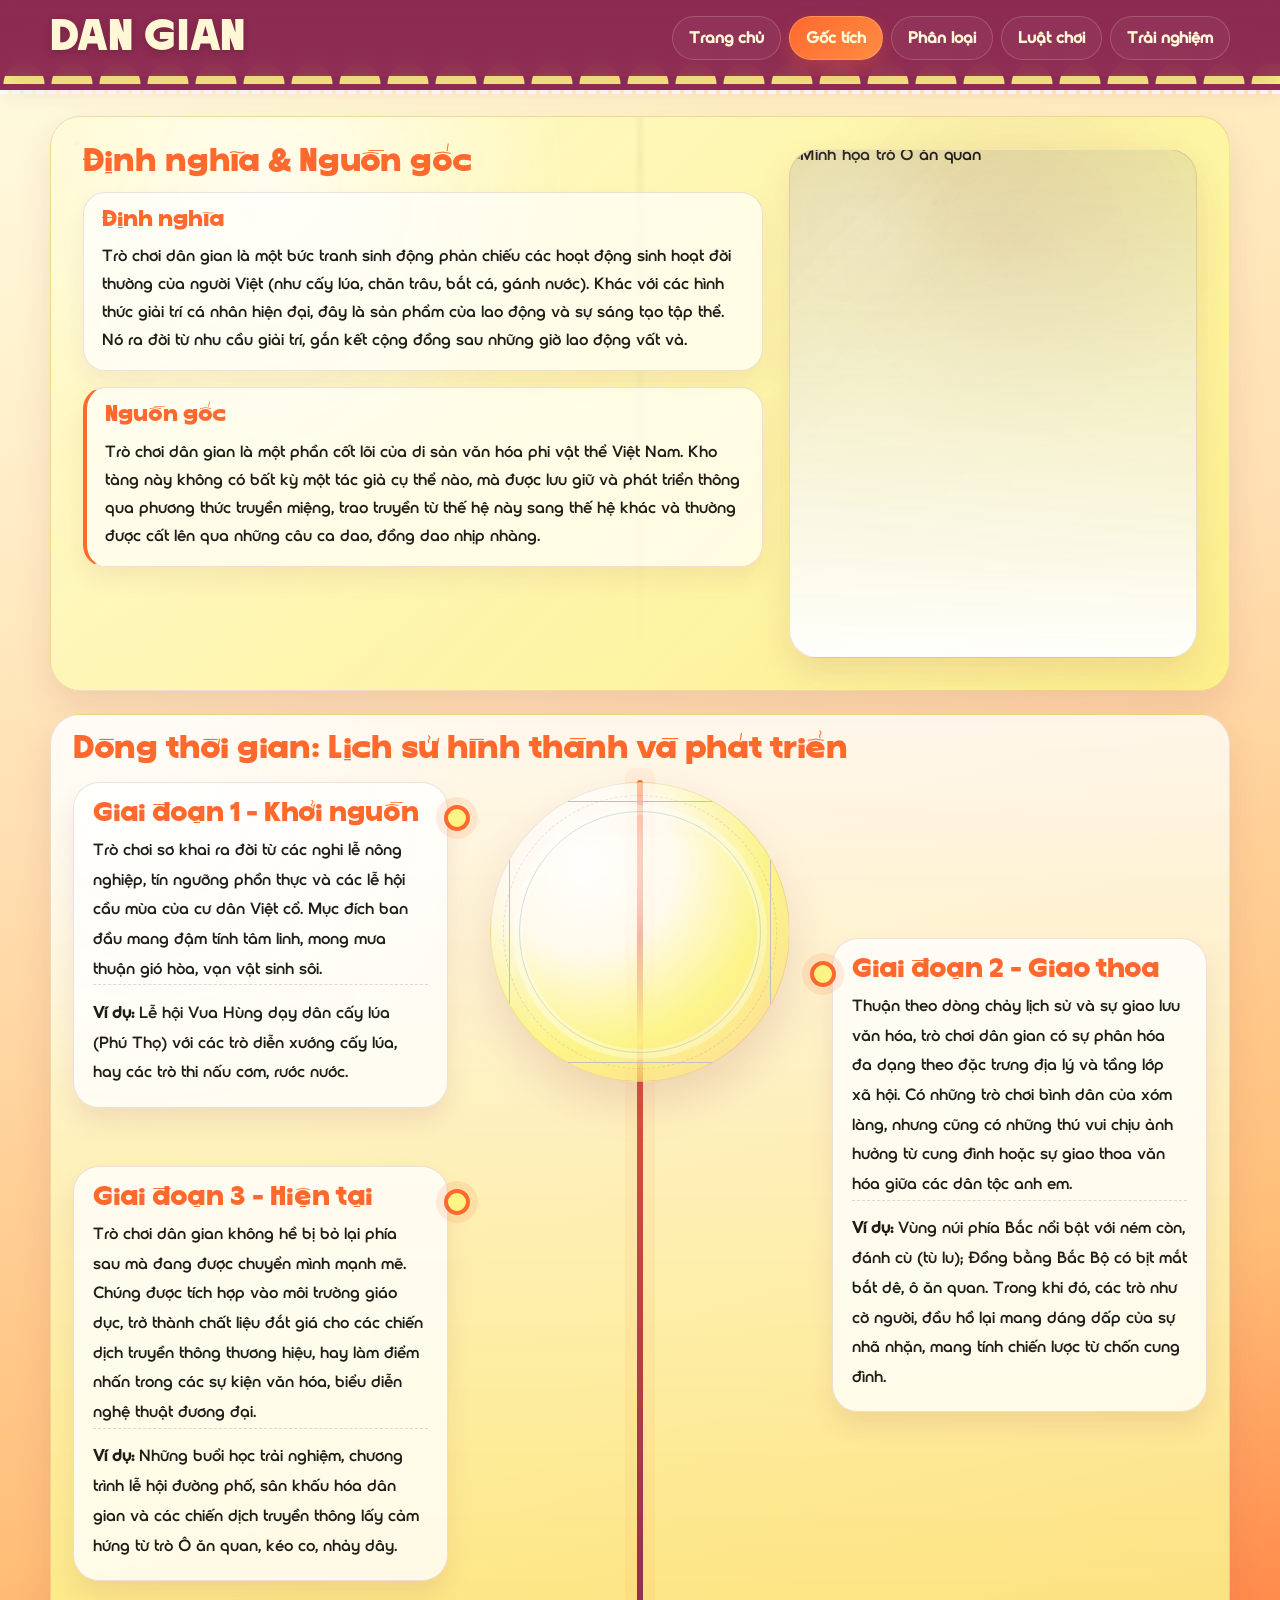
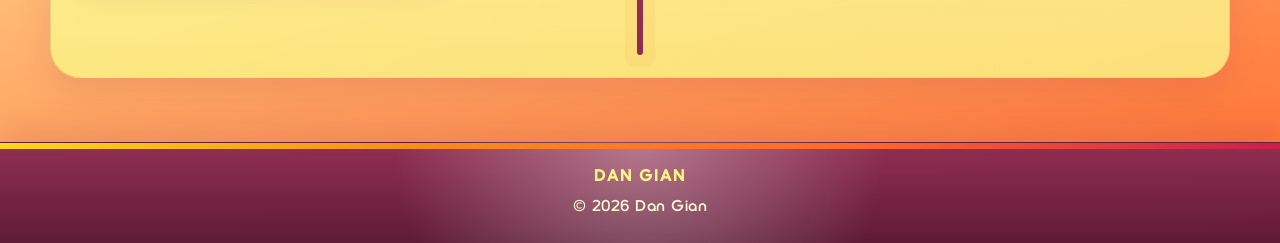
==== pages/goc-tich.html @ 23836a61 "update lớn" ====
<!doctype html>
<html lang="vi">
  <head>
    <meta charset="UTF-8" />
    <meta name="viewport" content="width=device-width, initial-scale=1.0" />
    <title>Dan Gian - Gốc tích</title>
    <link rel="stylesheet" href="../assets/css/style.css?v=20260407-56" />
  </head>
  <body>
    <header class="site-header">
      <div class="container">
        <h1>Dan Gian</h1>
        <nav class="site-nav" aria-label="Điều hướng chính">
          <a href="../index.html">Trang chủ</a>
          <a href="goc-tich.html" class="active">Gốc tích</a>
          <a href="phan-loai.html">Phân loại</a>
          <a href="luat-choi.html">Luật chơi</a>
          <a href="trai-nghiem.html">Trải nghiệm</a>
        </nav>
      </div>
    </header>

    <main class="container page-main folk-page">
      <section class="folk-hero folk-hero--origin">
        <div class="folk-hero__copy">
          <h2 class="folk-brand-title">Định nghĩa &amp; Nguồn gốc</h2>

          <div class="folk-copy-card">
            <h3 class="folk-copy-card__title">Định nghĩa</h3>
            <p>
              Trò chơi dân gian là một bức tranh sinh động phản chiếu các hoạt động sinh hoạt đời thường của người Việt
              (như cấy lúa, chăn trâu, bắt cá, gánh nước). Khác với các hình thức giải trí cá nhân hiện đại, đây là
              sản phẩm của lao động và sự sáng tạo tập thể. Nó ra đời từ nhu cầu giải trí, gắn kết cộng đồng sau những
              giờ lao động vất vả.
            </p>
          </div>

          <div class="folk-copy-card folk-copy-card--origin">
            <h3 class="folk-copy-card__title">Nguồn gốc</h3>
            <p>
              Trò chơi dân gian là một phần cốt lõi của di sản văn hóa phi vật thể Việt Nam. Kho tàng này không có bất
              kỳ một tác giả cụ thể nào, mà được lưu giữ và phát triển thông qua phương thức truyền miệng, trao truyền
              từ thế hệ này sang thế hệ khác và thường được cất lên qua những câu ca dao, đồng dao nhịp nhàng.
            </p>
          </div>

        </div>

        <div class="folk-hero__media">
          <figure class="folk-media-card">
            <img
              class="folk-media-card__image"
              src="../assets/images/mat-sau/o-an-quan.png"
              alt="Minh họa trò Ô ăn quan"
              loading="eager"
            />
          </figure>
        </div>
      </section>

      <section class="timeline-section" aria-labelledby="timeline-title">
        <div class="section-heading">
          <p class="section-kicker">Dòng thời gian: Lịch sử hình thành và phát triển</p>
        </div>

        <div class="folk-timeline">
          <div class="folk-timeline__rail" aria-hidden="true"></div>

          <figure class="folk-timeline__center" aria-hidden="true">
            <div class="folk-timeline__orb">
              <div class="folk-timeline__orb-ring"></div>
              <img src="../assets/images/mat-sau/choi-chuyen.png" alt="" />
            </div>
          </figure>

          <article class="timeline-card timeline-card--left">
            <h3 class="timeline-card__title">Giai đoạn 1 - Khởi nguồn</h3>
            <p>
              Trò chơi sơ khai ra đời từ các nghi lễ nông nghiệp, tín ngưỡng phồn thực và các lễ hội cầu mùa của cư dân
              Việt cổ. Mục đích ban đầu mang đậm tính tâm linh, mong mưa thuận gió hòa, vạn vật sinh sôi.
            </p>
            <p class="timeline-card__example">
              <strong>Ví dụ:</strong> Lễ hội Vua Hùng dạy dân cấy lúa (Phú Thọ) với các trò diễn xướng cấy lúa, hay các
              trò thi nấu cơm, rước nước.
            </p>
          </article>

          <article class="timeline-card timeline-card--right">
            <h3 class="timeline-card__title">Giai đoạn 2 - Giao thoa</h3>
            <p>
              Thuận theo dòng chảy lịch sử và sự giao lưu văn hóa, trò chơi dân gian có sự phân hóa đa dạng theo đặc
              trưng địa lý và tầng lớp xã hội. Có những trò chơi bình dân của xóm làng, nhưng cũng có những thú vui
              chịu ảnh hưởng từ cung đình hoặc sự giao thoa văn hóa giữa các dân tộc anh em.
            </p>
            <p class="timeline-card__example">
              <strong>Ví dụ:</strong> Vùng núi phía Bắc nổi bật với ném còn, đánh cù (tù lu); Đồng bằng Bắc Bộ có bịt mắt
              bắt dê, ô ăn quan. Trong khi đó, các trò như cờ người, đầu hồ lại mang dáng dấp của sự nhã nhặn, mang tính
              chiến lược từ chốn cung đình.
            </p>
          </article>

          <article class="timeline-card timeline-card--left timeline-card--final">
            <h3 class="timeline-card__title">Giai đoạn 3 - Hiện tại</h3>
            <p>
              Trò chơi dân gian không hề bị bỏ lại phía sau mà đang được chuyển mình mạnh mẽ. Chúng được tích hợp vào
              môi trường giáo dục, trở thành chất liệu đắt giá cho các chiến dịch truyền thông thương hiệu, hay làm
              điểm nhấn trong các sự kiện văn hóa, biểu diễn nghệ thuật đương đại.
            </p>
            <p class="timeline-card__example">
              <strong>Ví dụ:</strong> Những buổi học trải nghiệm, chương trình lễ hội đường phố, sân khấu hóa dân gian
              và các chiến dịch truyền thông lấy cảm hứng từ trò Ô ăn quan, kéo co, nhảy dây.
            </p>
          </article>
        </div>
      </section>
    </main>

    <footer class="site-footer">
      <div class="container">
        <p>© 2026 Dan Gian</p>
      </div>
    </footer>

    <script src="../assets/js/main.js?v=20260407-03"></script>
  </body>
</html>
---- assets/css/style.css ----
:root {
  --cream: #fcf485;
  --cream-soft: #fff9cc;
  --orange: #ff692e;
  --orange-deep: #d84f18;
  --beetroot: #8d2b52;
  --chilli-paper: #c91f4b;
  --pumpkin: #f68b1e;
  --lemon: #f9d71c;
  --light-green: #c8e86a;
  --lemon-green: #a8d83d;
  --lettuce: #4caf50;
  --farm-green: #1d6b3a;
  --sky: #a9c4ea;
  --navy: #15208c;
  --text: #1f1d17;
  --border: rgba(141, 43, 82, 0.14);
  --shadow: 0 16px 34px rgba(141, 43, 82, 0.12);
  --font-title: "HonoraBold", "Playfair Display", serif;
  --font-display: "HonoraBold", "Playfair Display", serif;
  --font-content: "DarleySans", Arial, sans-serif;
}

@font-face {
  font-family: "HonoraBold";
  src: url("../../fonts/Boleroesque-Honora-by-Josh-Manh-Nguyen.otf") format("opentype");
  font-weight: 400 900;
  font-style: normal;
  font-display: swap;
}

@font-face {
  font-family: "DarleySans";
  src: url("../../fonts/DarleySans-Regular.otf") format("opentype");
  font-weight: 400;
  font-style: normal;
  font-display: swap;
}

* {
  box-sizing: border-box;
}

html {
  min-height: 100%;
}

body {
  margin: 0;
  color: var(--text);
  font-family: var(--font-content);
  min-height: 100vh;
  display: flex;
  flex-direction: column;
  background:
    radial-gradient(circle at top left, rgba(255, 255, 255, 0.42), transparent 34%),
    linear-gradient(165deg, var(--cream-soft) 0%, #ffe0b3 38%, #ffbe78 72%, var(--orange) 100%);
  position: relative;
  isolation: isolate;
}

body::before {
  content: "";
  position: fixed;
  left: 0;
  right: 0;
  height: 90px;
  z-index: -1;
  background-image:
    radial-gradient(circle at 24px 84px, var(--cream) 20px, transparent 21px),
    linear-gradient(var(--beetroot), var(--beetroot));
  background-repeat: repeat-x, repeat-x;
  background-size: 48px 84px, 100% 100%;
  border-bottom: 4px dashed rgba(255, 255, 255, 0.94);
}

body::before {
  top: 0;
}

a {
  color: inherit;
  text-decoration: none;
}

img {
  max-width: 100%;
  display: block;
}

button,
input,
textarea,
select {
  font: inherit;
}

h1,
h2,
h3 {
  font-family: var(--font-title);
}

p,
span,
li {
  font-family: var(--font-content);
}

.container {
  width: min(1180px, calc(100% - 2rem));
  margin-inline: auto;
}

.site-header {
  position: sticky;
  top: 0;
  z-index: 10;
  background: linear-gradient(180deg, rgba(141, 43, 82, 0.98), rgba(141, 43, 82, 0.92));
  backdrop-filter: blur(10px);
  box-shadow: 0 10px 28px rgba(141, 43, 82, 0.18);
}

.site-header .container {
  display: flex;
  align-items: center;
  justify-content: space-between;
  gap: 1rem;
  padding: 1rem 0;
}

.site-header h1 {
  margin: 0;
  color: #fff7d5;
  font-family: var(--font-title);
  font-size: clamp(1.7rem, 3vw, 2.65rem);
  line-height: 1;
  letter-spacing: 0.02em;
  text-transform: uppercase;
  text-shadow: 0 2px 8px rgba(0, 0, 0, 0.18);
}

.site-nav {
  display: flex;
  flex-wrap: wrap;
  justify-content: flex-end;
  gap: 0.5rem;
}

.site-nav a {
  padding: 0.55rem 1rem;
  border-radius: 999px;
  color: #fff7d5;
  border: 1px solid rgba(255, 247, 213, 0.18);
  background: rgba(255, 255, 255, 0.04);
  font-size: 1rem;
  font-weight: 700;
  transition: transform 0.2s ease, color 0.2s ease, background-color 0.2s ease, border-color 0.2s ease, box-shadow 0.2s ease;
}

.site-nav a:hover {
  color: #ffffff;
  border-color: rgba(255, 247, 213, 0.45);
  background: rgba(255, 255, 255, 0.1);
  transform: translateY(-1px);
}

.site-nav a.active {
  background: linear-gradient(135deg, var(--orange) 0%, #ff8c42 100%);
  color: #fff7d5;
  box-shadow: 0 8px 18px rgba(255, 105, 46, 0.28);
  border-color: rgba(255, 247, 213, 0.2);
}

.page-main {
  padding: 2.5rem 0 4rem;
  flex: 1 0 auto;
}

.hero,
section {
  background: linear-gradient(180deg, rgba(255, 249, 204, 0.96), rgba(252, 244, 133, 0.82));
  border: 1px solid var(--border);
  border-radius: 24px;
  padding: 1.5rem;
  box-shadow: var(--shadow);
}

.hero h2,
section h2 {
  margin-top: 0;
  margin-bottom: 0.75rem;
  color: var(--beetroot);
  font-family: var(--font-display);
  font-size: clamp(1.8rem, 3vw, 2.6rem);
  line-height: 1.05;
}

.hero p,
section p {
  max-width: 68ch;
  margin-bottom: 0;
  font-size: 1.02rem;
  line-height: 1.7;
}

.hero {
  border-left: 10px solid var(--orange);
  background:
    linear-gradient(135deg, rgba(255, 105, 46, 0.14), transparent 35%),
    linear-gradient(180deg, rgba(255, 249, 204, 0.94), rgba(252, 244, 133, 0.82));
}

.hero::after {
  content: "";
  display: block;
  width: min(120px, 18vw);
  height: 10px;
  margin-top: 1rem;
  border-radius: 999px;
  background: linear-gradient(90deg, var(--lemon), var(--pumpkin), var(--lettuce), var(--farm-green));
}

.section-heading {
  margin-bottom: 1rem;
}

.rules-section h2,
.rule-modal__dialog h3 {
  font-family: var(--font-title);
}

.rules-section p,
.rule-modal__eyebrow,
.rule-modal__dialog p {
  font-family: var(--font-content);
}

.rules-section {
  overflow: visible;
  background: transparent;
  border: 0;
  box-shadow: none;
  padding: 0;
}

.rules-carousel {
  margin-top: 1rem;
  position: relative;
  width: 100%;
  overflow: hidden;
  padding-inline: 0.25rem;
}

.rules-carousel.swiper {
  overflow: visible;
}

.rules-carousel .swiper-button-lock {
  display: none !important;
}

.rules-carousel .swiper-wrapper {
  align-items: center;
  padding: 0.15rem 0 0.8rem;
}

.rules-carousel .swiper-slide {
  width: min(440px, 41vw);
  height: auto;
  display: flex;
  opacity: 0.45;
  transform: scale(0.9);
  transition: transform 0.35s ease, opacity 0.35s ease, filter 0.35s ease;
}

.rules-carousel .swiper-slide-active {
  z-index: 2;
  opacity: 1;
  transform: scale(1);
}

.rules-carousel .swiper-slide-active .rule-card {
  transform: scale(1.18);
  box-shadow: 0 28px 58px rgba(141, 43, 82, 0.14);
}

.rule-card {
  width: 100%;
  border: 0;
  border-radius: 28px;
  background: transparent;
  box-shadow: none;
  padding: 0;
  display: block;
  overflow: hidden;
  cursor: pointer;
  outline: none;
  transition: transform 0.35s ease, opacity 0.35s ease, filter 0.35s ease, box-shadow 0.35s ease;
}

.rule-card:focus-visible {
  box-shadow: 0 0 0 3px rgba(255, 105, 46, 0.35), 0 26px 52px rgba(141, 43, 82, 0.18);
}

.rule-image {
  width: 100%;
  height: 400px;
  object-fit: contain;
  background: transparent;
}

.rule-modal {
  position: fixed;
  inset: 0;
  display: grid;
  place-items: center;
  padding: 1rem;
  z-index: 50;
}

.rule-modal[hidden] {
  display: none;
}

.rule-modal__overlay {
  position: absolute;
  inset: 0;
  background: rgba(0, 0, 0, 0.38);
  backdrop-filter: blur(2px);
}

.rule-modal__dialog {
  position: relative;
  z-index: 1;
  width: auto;
  max-height: 92vh;
  overflow: visible;
  padding: 0;
  border: 0;
  background: transparent;
  box-shadow: none;
}

.rule-modal__eyebrow {
  margin: 0 0 0.5rem;
  color: var(--chilli-paper);
  font-weight: 700;
  letter-spacing: 0.08em;
  text-transform: uppercase;
  font-size: 0.8rem;
}

.rule-modal__dialog h3 {
  margin: 0 2.2rem 0.75rem 0;
  color: var(--beetroot);
  font-size: clamp(1.5rem, 3vw, 2rem);
}

.rule-modal__dialog p:last-child {
  margin-bottom: 0;
  line-height: 1.75;
  font-size: 1rem;
}

.rule-modal__media {
  margin: 0;
  perspective: 1300px;
}

.rule-flip {
  position: relative;
  max-width: min(92vw, 760px);
  width: min(92vw, 760px);
  aspect-ratio: 3 / 4;
  max-height: 88vh;
}

.rule-flip__inner {
  position: relative;
  width: 100%;
  height: 100%;
  transform-style: preserve-3d;
  transition: transform 0.72s cubic-bezier(0.22, 1, 0.36, 1);
  will-change: transform;
}

.rule-flip.is-flipped .rule-flip__inner {
  transform: rotateY(180deg);
}

.rule-flip__face {
  position: absolute;
  inset: 0;
  backface-visibility: hidden;
}

.rule-flip__face--back {
  transform: rotateY(180deg);
}

.rule-flip__face img {
  display: block;
  width: 100%;
  height: 100%;
  border-radius: 0;
  border: 0;
  box-shadow: none;
  object-fit: contain;
}

.rule-modal__fallback {
  margin-top: 0.9rem;
}

.rule-modal__eyebrow,
.rule-modal__dialog h3,
.rule-modal__fallback,
.rule-modal__close {
  display: none;
}

.rule-modal__close {
  position: absolute;
  top: 0.85rem;
  right: 0.85rem;
  width: 2.3rem;
  height: 2.3rem;
  border: 0;
  border-radius: 999px;
  background: linear-gradient(135deg, var(--beetroot), var(--chilli-paper));
  color: #fff7d5;
  font-size: 1.4rem;
  line-height: 1;
  cursor: pointer;
}

.site-footer {
  position: relative;
  overflow: hidden;
  margin-top: auto;
  border-top: 1px solid rgba(141, 43, 82, 0.12);
  padding: 1.35rem 0 1.55rem;
  background:
    radial-gradient(circle at top center, rgba(255, 255, 255, 0.35), transparent 38%),
    linear-gradient(180deg, rgba(141, 43, 82, 0.96), rgba(92, 25, 54, 0.98));
  color: #fff7d5;
  backdrop-filter: blur(10px);
  box-shadow: 0 -14px 30px rgba(141, 43, 82, 0.14);
}

.site-footer::before {
  content: "";
  position: absolute;
  inset: 0 0 auto;
  height: 6px;
  background: linear-gradient(90deg, var(--lemon), var(--pumpkin), var(--orange), var(--chilli-paper));
}

.site-footer .container {
  display: flex;
  flex-direction: column;
  align-items: center;
  gap: 0.35rem;
  text-align: center;
}

.site-footer p {
  margin: 0;
  font-size: 0.98rem;
  letter-spacing: 0.03em;
}

.site-footer p::before {
  content: "Dan Gian";
  display: block;
  margin-bottom: 0.35rem;
  font-size: 1rem;
  font-weight: 700;
  letter-spacing: 0.12em;
  text-transform: uppercase;
  color: var(--cream);
}

.rps-section {
  position: relative;
  overflow: hidden;
}

.rps-heading h2 {
  margin-bottom: 0.4rem;
}

.rps-heading p {
  margin-top: 0;
  margin-bottom: 1rem;
}

.rps-scoreboard {
  display: grid;
  grid-template-columns: repeat(3, minmax(0, 1fr));
  gap: 0.75rem;
  margin-bottom: 1.2rem;
}

.score-item {
  border: 1px solid rgba(141, 43, 82, 0.2);
  border-radius: 16px;
  background: rgba(255, 255, 255, 0.66);
  padding: 0.7rem 0.9rem;
  text-align: center;
}

.score-item span {
  display: block;
  font-size: 0.9rem;
  font-weight: 600;
  color: var(--beetroot);
}

.score-item strong {
  display: block;
  margin-top: 0.3rem;
  font-size: 1.5rem;
  color: var(--text);
}

.rps-table {
  display: grid;
  grid-template-columns: minmax(0, 1.35fr) minmax(0, 1fr);
  gap: 1rem;
  align-items: stretch;
}

.rps-player-panel h3,
.rps-arena .duel-label {
  margin-top: 0;
  margin-bottom: 0.8rem;
  color: var(--beetroot);
  font-size: 1.15rem;
}

.card-hand {
  display: grid;
  grid-template-columns: repeat(3, minmax(82px, 110px));
  justify-content: center;
  gap: 0.7rem;
}

.choice-card {
  position: relative;
  border: 2px solid transparent;
  border-radius: 14px;
  padding: 0;
  cursor: pointer;
  overflow: hidden;
  background: rgba(255, 255, 255, 0.72);
  box-shadow: 0 10px 24px rgba(141, 43, 82, 0.1);
  transition: transform 0.2s ease, box-shadow 0.2s ease, border-color 0.2s ease;
}

.choice-label {
  position: absolute;
  left: 0.6rem;
  bottom: 0.55rem;
  padding: 0.18rem 0.55rem;
  border-radius: 999px;
  background: rgba(21, 32, 140, 0.86);
  color: #fff7d5;
  font-size: 0.82rem;
  font-weight: 700;
  letter-spacing: 0.02em;
}

.choice-card img,
.duel-card img {
  width: 100%;
  aspect-ratio: 3 / 4;
  object-fit: cover;
  display: block;
}

.choice-card:hover:not(:disabled) {
  transform: translateY(-4px);
  border-color: rgba(255, 105, 46, 0.48);
  box-shadow: 0 16px 28px rgba(141, 43, 82, 0.16);
}

.choice-card.is-selected {
  border-color: var(--orange);
  transform: translateY(-3px) scale(1.01);
}

.choice-card:disabled {
  cursor: not-allowed;
  opacity: 0.84;
}

.rps-player-panel,
.rps-arena {
  border: 1px solid rgba(141, 43, 82, 0.18);
  border-radius: 18px;
  background: rgba(255, 255, 255, 0.56);
  padding: 0.9rem;
}

.rps-player-panel {
  display: flex;
  flex-direction: column;
  justify-content: center;
}

.rps-arena {
  display: flex;
  flex-direction: column;
  align-items: center;
  justify-content: center;
  text-align: center;
}

.duel-cards {
  width: min(460px, 100%);
  display: grid;
  grid-template-columns: repeat(2, minmax(96px, 145px));
  justify-content: center;
  gap: 0.9rem;
  margin-bottom: 0.85rem;
}

.duel-card {
  border-radius: 14px;
  overflow: hidden;
  box-shadow: 0 10px 20px rgba(141, 43, 82, 0.12);
  border: 1px solid rgba(141, 43, 82, 0.14);
  background: rgba(255, 255, 255, 0.88);
}

.duel-card--user.is-fighting {
  animation: clash-user 0.55s ease;
}

.duel-card--cpu.is-fighting {
  animation: clash-cpu 0.55s ease;
}

.duel-card--cpu.is-thrown {
  animation: throw-cpu 0.52s ease;
}

.round-result {
  margin: 0.2rem 0 0.25rem;
  min-height: 1.6em;
  font-size: 1rem;
  font-weight: 700;
  color: var(--beetroot);
}

.round-note {
  margin-top: 0;
  margin-bottom: 0.85rem;
  font-size: 0.9rem;
}

.rps-restart,
.game-overlay__dialog button {
  border: 0;
  border-radius: 999px;
  padding: 0.55rem 1rem;
  color: #fff8e0;
  font-weight: 700;
  background: linear-gradient(135deg, var(--orange), #ff8642);
  cursor: pointer;
  box-shadow: 0 10px 20px rgba(255, 105, 46, 0.25);
}

.rps-restart:hover,
.game-overlay__dialog button:hover {
  filter: brightness(1.05);
}

.game-overlay {
  position: absolute;
  inset: 0;
  display: grid;
  place-items: center;
  background: rgba(18, 16, 24, 0.54);
  border-radius: 24px;
}

.game-overlay[hidden] {
  display: none;
}

.game-overlay__dialog {
  width: min(420px, calc(100% - 1.5rem));
  border-radius: 20px;
  padding: 1.2rem;
  background: linear-gradient(180deg, #fff8db, #ffeeb8);
  text-align: center;
  box-shadow: 0 16px 30px rgba(0, 0, 0, 0.22);
}

.game-overlay__dialog h3 {
  margin: 0 0 0.5rem;
  color: var(--beetroot);
}

.game-overlay__dialog p {
  margin: 0 0 0.95rem;
}

.folk-page {
  display: grid;
  gap: 1.4rem;
}

.folk-hero,
.timeline-section {
  position: relative;
  overflow: hidden;
}

.folk-hero {
  display: grid;
  grid-template-columns: minmax(0, 1.1fr) minmax(320px, 0.9fr);
  gap: clamp(1rem, 3vw, 2rem);
  align-items: stretch;
  padding: clamp(1.2rem, 2.5vw, 2rem);
  border-radius: 30px;
  background:
    radial-gradient(circle at 18% 12%, rgba(255, 255, 255, 0.72), transparent 28%),
    radial-gradient(circle at 82% 22%, rgba(141, 43, 82, 0.1), transparent 20%),
    linear-gradient(135deg, rgba(255, 249, 204, 0.96), rgba(252, 244, 133, 0.84));
}

.folk-hero::before {
  content: "";
  position: absolute;
  inset: 0;
  pointer-events: none;
  background:
    radial-gradient(circle at 26px 26px, rgba(141, 43, 82, 0.05) 0 2px, transparent 3px 18px),
    radial-gradient(circle at 75% 15%, rgba(29, 107, 58, 0.06) 0 2px, transparent 3px 18px),
    linear-gradient(90deg, transparent 49.5%, rgba(29, 107, 58, 0.08) 50%, transparent 50.5%);
  mask-image: linear-gradient(180deg, rgba(0, 0, 0, 0.7), transparent 96%);
}

.folk-hero__copy,
.folk-hero__media {
  position: relative;
  z-index: 1;
}

.folk-brand {
  display: flex;
  align-items: center;
  gap: 1rem;
  margin-bottom: 1rem;
}

.folk-brand__mark {
  width: 74px;
  height: 74px;
  border-radius: 22px;
  display: grid;
  place-items: center;
  background: linear-gradient(135deg, rgba(141, 43, 82, 0.98), rgba(255, 105, 46, 0.94));
  color: #fff7d5;
  box-shadow: 0 16px 26px rgba(141, 43, 82, 0.22);
  flex: none;
}

.folk-brand__mark svg {
  width: 44px;
  height: 44px;
}

.folk-brand__eyebrow {
  margin: 0 0 0.25rem;
  color: var(--farm-green);
  font-size: 0.76rem;
  font-weight: 700;
  letter-spacing: 0.18em;
  text-transform: uppercase;
}

.folk-hero__copy h2 {
  margin: 0;
  color: var(--beetroot);
  font-size: clamp(0.98rem, 2.22vw, 1.95rem);
  line-height: 0.96;
}

.folk-hero__copy .folk-brand-title {
  color: #ff692e;
}

.folk-copy-card {
  margin-top: 1rem;
  padding: 1rem 1.1rem;
  border-radius: 22px;
  border: 1px solid rgba(141, 43, 82, 0.14);
  background: rgba(255, 255, 255, 0.68);
  box-shadow: 0 12px 24px rgba(141, 43, 82, 0.08);
  display: grid;
  align-content: start;
  gap: 0.18rem;
}

.folk-copy-card h3 {
  margin: 0 0 0.55rem;
  color: #ff692e;
  font-family: var(--font-title);
  font-size: 1.25rem;
}

.timeline-card__title-image {
  width: min(295px, 100%);
  height: clamp(34px, 3.8vw, 50px);
  overflow: hidden;
  line-height: 0;
}

.folk-copy-card p {
  margin: 0;
  line-height: 1.72;
}

.folk-brand-title {
  margin: 0 0 0.4rem;
  color: #ff692e;
  font-size: clamp(0.86rem, 1.96vw, 1.72rem);
  line-height: 0.96;
}

.folk-copy-card__title {
  margin: 0 0 0.55rem;
  color: #ff692e;
  font-size: 1.25rem;
  line-height: 1.08;
}

.timeline-card__title {
  margin: 0 0 0.55rem;
  color: #ff692e;
  font-size: 1.5rem;
  line-height: 1.08;
}

.folk-pills {
  display: flex;
  flex-wrap: wrap;
  gap: 0.75rem;
  margin-top: 1.2rem;
}

.folk-pill {
  display: inline-flex;
  align-items: center;
  gap: 0.65rem;
  padding: 0.8rem 1rem;
  border-radius: 999px;
  border: 1px solid rgba(141, 43, 82, 0.14);
  background: rgba(255, 255, 255, 0.88);
  box-shadow: 0 10px 18px rgba(141, 43, 82, 0.08);
  font-weight: 700;
  transition: transform 0.2s ease, border-color 0.2s ease, background-color 0.2s ease, box-shadow 0.2s ease;
}

.folk-pill svg {
  width: 1.1rem;
  height: 1.1rem;
  flex: none;
  color: var(--beetroot);
}

.folk-pill:hover {
  transform: translateY(-2px);
  border-color: rgba(255, 105, 46, 0.42);
  background: linear-gradient(135deg, rgba(255, 105, 46, 0.08), rgba(255, 255, 255, 0.98));
  box-shadow: 0 16px 24px rgba(141, 43, 82, 0.12);
}

.folk-hero__media {
  min-height: 100%;
}

.folk-media-card {
  position: relative;
  margin: 0;
  width: 100%;
  min-height: 100%;
  border-radius: 28px;
  overflow: hidden;
  border: 1px solid rgba(141, 43, 82, 0.14);
  background: linear-gradient(180deg, rgba(21, 32, 140, 0.08), rgba(255, 255, 255, 0.96));
  box-shadow: var(--shadow);
  isolation: isolate;
}

.folk-media-card::before {
  content: "";
  position: absolute;
  inset: 0;
  pointer-events: none;
  background:
    linear-gradient(135deg, rgba(141, 43, 82, 0.05), transparent 35%),
    radial-gradient(circle at 18% 14%, rgba(255, 255, 255, 0.18), transparent 18%);
  z-index: 1;
}

.folk-media-card__badge {
  position: absolute;
  top: 1rem;
  left: 1rem;
  z-index: 2;
  padding: 0.45rem 0.75rem;
  border-radius: 999px;
  background: rgba(141, 43, 82, 0.92);
  color: #fff7d5;
  font-size: 0.76rem;
  font-weight: 700;
  letter-spacing: 0.05em;
  text-transform: uppercase;
  box-shadow: 0 10px 18px rgba(0, 0, 0, 0.16);
}

.folk-media-card__image {
  width: 100%;
  height: 100%;
  min-height: 100%;
  aspect-ratio: 4 / 5;
  object-fit: cover;
  display: block;
  transform: scale(1.03);
  animation: folk-media-drift 12s ease-in-out infinite alternate;
}

.folk-media-card__overlay {
  position: absolute;
  inset: auto 1rem 1rem;
  z-index: 2;
  display: flex;
  align-items: flex-end;
  justify-content: space-between;
  gap: 1rem;
  padding: 1rem;
  border-radius: 22px;
  background: linear-gradient(180deg, rgba(15, 15, 15, 0), rgba(15, 15, 15, 0.62));
  color: #fff7d5;
}

.folk-media-card__play {
  width: 64px;
  height: 64px;
  border-radius: 999px;
  display: grid;
  place-items: center;
  background: rgba(252, 244, 133, 0.95);
  color: var(--beetroot);
  font-size: 1.1rem;
  font-weight: 800;
  box-shadow: 0 12px 24px rgba(0, 0, 0, 0.24);
  flex: none;
}

.folk-media-card__overlay p {
  margin: 0;
  max-width: 16ch;
  font-family: var(--font-title);
  font-size: 1.05rem;
  line-height: 1.25;
}

.folk-hero--origin .folk-copy-card--origin {
  border-left: 4px solid var(--orange);
}

.folk-hero--origin {
  grid-template-columns: minmax(0, 1.25fr) minmax(280px, 0.75fr);
  gap: clamp(1rem, 2.2vw, 1.6rem);
}

.folk-hero--origin .folk-hero__copy {
  max-width: none;
}

.folk-hero--origin .folk-hero__media {
  display: block;
}

.timeline-section {
  overflow: visible;
  padding: clamp(0.85rem, 1.8vw, 1.35rem);
  border-radius: 30px;
  background:
    radial-gradient(circle at 8% 8%, rgba(255, 255, 255, 0.62), transparent 24%),
    linear-gradient(180deg, rgba(255, 255, 255, 0.76), rgba(252, 244, 133, 0.82));
}

.section-kicker {
  margin: 0 0 0.6rem;
  color: #ff692e;
  font-family: var(--font-title);
  font-size: clamp(0.98rem, 2.22vw, 1.95rem);
  line-height: 0.96;
  font-weight: 700;
  letter-spacing: 0;
  text-transform: none;
}

.section-kicker {
  width: 100%;
  max-width: none;
}

.folk-brand-image,
.text-word-image,
.text-word-image--hero,
.text-word-image--kicker,
.folk-copy-card__title-image,
.timeline-card__title-image {
  display: none;
}

@media (max-width: 900px) {
  .folk-hero--origin {
    grid-template-columns: 1fr;
    gap: 0.9rem;
  }

  .folk-hero--origin .folk-hero__media {
    width: min(560px, 100%);
    justify-self: center;
  }
}

.sr-only {
  position: absolute;
  width: 1px;
  height: 1px;
  padding: 0;
  margin: -1px;
  overflow: hidden;
  clip: rect(0, 0, 0, 0);
  white-space: nowrap;
  border: 0;
}

.timeline-section h2 {
  margin-bottom: 0;
}

.timeline-section__title {
  margin: 0 0 1rem;
  color: var(--beetroot);
  font-family: var(--font-title);
  font-size: clamp(1.4rem, 2.6vw, 2.2rem);
  line-height: 1.08;
}

.folk-timeline {
  position: relative;
  display: grid;
  grid-template-columns: minmax(0, 1fr) minmax(220px, 320px) minmax(0, 1fr);
  gap: clamp(1rem, 3vw, 2rem);
  align-items: start;
  padding: 0.15rem 0 0.45rem;
}

.folk-timeline__rail {
  position: absolute;
  top: 0;
  bottom: 0;
  left: 50%;
  width: 6px;
  transform: translateX(-50%);
  border-radius: 999px;
  background: linear-gradient(180deg, var(--orange), var(--beetroot));
  box-shadow: 0 0 0 12px rgba(255, 105, 46, 0.06);
}

.folk-timeline__center {
  grid-column: 2;
  grid-row: 1 / span 3;
  margin: 0;
  display: grid;
  place-items: center;
  position: sticky;
  top: calc(50vh - 150px);
  align-self: start;
  z-index: 1;
}

.folk-timeline__orb {
  position: relative;
  width: min(100%, 300px);
  aspect-ratio: 1;
  padding: 1.1rem;
  border-radius: 50%;
  background:
    radial-gradient(circle at 32% 28%, rgba(255, 255, 255, 0.92), rgba(255, 255, 255, 0.55) 30%, rgba(252, 244, 133, 0.96) 62%, rgba(255, 105, 46, 0.24) 100%);
  box-shadow: 0 22px 44px rgba(141, 43, 82, 0.14);
  border: 1px solid rgba(141, 43, 82, 0.12);
  overflow: hidden;
}

.folk-timeline__orb::before,
.folk-timeline__orb::after {
  content: "";
  position: absolute;
  inset: 12px;
  border-radius: 50%;
  border: 1px dashed rgba(141, 43, 82, 0.15);
}

.folk-timeline__orb::after {
  inset: 28px;
  border-style: solid;
  border-color: rgba(29, 107, 58, 0.18);
}

.folk-timeline__orb-ring {
  position: absolute;
  inset: 22px;
  border-radius: 50%;
  border: 10px solid rgba(255, 255, 255, 0.34);
  mix-blend-mode: screen;
}

.folk-timeline__orb img {
  position: relative;
  z-index: 1;
  width: 100%;
  height: 100%;
  object-fit: contain;
  filter: drop-shadow(0 18px 20px rgba(141, 43, 82, 0.16));
  animation: folk-float 5.8s ease-in-out infinite;
}

.timeline-card {
  position: relative;
  padding: 1.15rem 1.2rem;
  border-radius: 26px;
  border: 1px solid rgba(141, 43, 82, 0.14);
  background: rgba(255, 255, 255, 0.78);
  box-shadow: 0 14px 24px rgba(141, 43, 82, 0.1);
}

.timeline-card::after {
  content: "";
  position: absolute;
  top: 1.35rem;
  width: 18px;
  height: 18px;
  border-radius: 50%;
  background: var(--cream);
  border: 4px solid var(--orange);
  box-shadow: 0 0 0 8px rgba(255, 105, 46, 0.12);
}

.timeline-card--left {
  grid-column: 1;
  justify-self: end;
  max-width: 520px;
}

.timeline-card--left:not(.timeline-card--final) {
  grid-row: 1;
}

.timeline-card--right {
  grid-column: 3;
  grid-row: 2;
  justify-self: start;
  max-width: 520px;
}

.timeline-card--final {
  grid-column: 1;
  grid-row: 3;
}

.timeline-card--left::after {
  right: -1.45rem;
}

.timeline-card--right::after {
  left: -1.45rem;
}

.timeline-card__tag {
  display: inline-flex;
  align-items: center;
  gap: 0.4rem;
  margin-bottom: 0.65rem;
  padding: 0.34rem 0.68rem;
  border-radius: 999px;
  background: rgba(141, 43, 82, 0.08);
  color: var(--beetroot);
  font-size: 0.78rem;
  font-weight: 700;
  letter-spacing: 0.03em;
}

.timeline-card__tag svg {
  width: 0.95rem;
  height: 0.95rem;
  flex: none;
  color: var(--beetroot);
}

.timeline-card h3 {
  margin: 0 0 0.55rem;
  color: #ff692e;
  font-family: var(--font-title);
  font-size: 1.5rem;
}

.timeline-card p {
  margin: 0;
  line-height: 1.82;
}

.timeline-card__example {
  margin-top: 0.85rem;
  padding-top: 0.85rem;
  border-top: 1px dashed rgba(141, 43, 82, 0.2);
}

.timeline-card--final {
  margin-bottom: 0.2rem;
}

.folk-timeline.is-half-flow .timeline-card--left:not(.timeline-card--final),
.folk-timeline.is-half-flow .timeline-card--right,
.folk-timeline.is-half-flow .timeline-card--final {
  grid-row: 1;
  margin-top: 0;
}

@keyframes folk-float {
  0% {
    transform: translateY(0) scale(1);
  }

  50% {
    transform: translateY(-8px) scale(1.02);
  }

  100% {
    transform: translateY(0) scale(1);
  }
}

@keyframes folk-media-drift {
  0% {
    transform: scale(1.03) translateY(0);
  }

  100% {
    transform: scale(1.07) translateY(-10px);
  }
}

@keyframes clash-user {
  0% {
    transform: translateX(-28px) scale(0.95);
  }

  62% {
    transform: translateX(6px) scale(1.03);
  }

  100% {
    transform: translateX(0) scale(1);
  }
}

@keyframes clash-cpu {
  0% {
    transform: translateX(28px) scale(0.95);
  }

  62% {
    transform: translateX(-6px) scale(1.03);
  }

  100% {
    transform: translateX(0) scale(1);
  }
}

@keyframes throw-cpu {
  0% {
    transform: translateY(-40px) rotate(-9deg) scale(0.84);
    opacity: 0;
  }

  70% {
    transform: translateY(5px) rotate(3deg) scale(1.03);
    opacity: 1;
  }

  100% {
    transform: translateY(0) rotate(0) scale(1);
    opacity: 1;
  }
}

@keyframes modal-pop {
  from {
    transform: translateY(14px) scale(0.96);
    opacity: 0;
  }

  to {
    transform: translateY(0) scale(1);
    opacity: 1;
  }
}

@media (max-width: 640px) {
  .site-header .container {
    align-items: flex-start;
    flex-direction: column;
  }

  .site-nav {
    justify-content: flex-start;
  }

  .site-nav a {
    padding: 0.5rem 0.75rem;
  }

  .hero,
  section {
    border-radius: 20px;
    padding: 1.15rem;
  }

  .rules-carousel {
    padding-inline: 0;
  }

  .rules-carousel .swiper-slide {
    width: min(380px, 94vw);
  }

  .rules-carousel .swiper-slide-active .rule-card {
    transform: scale(1.12);
  }

  .rule-image {
    height: 350px;
  }

  .rules-carousel .swiper-slide:hover {
    transform: scale(0.95);
  }

  .rules-nav {
    width: 2.5rem;
    height: 2.5rem;
    font-size: 1.4rem;
  }

  .rules-nav--prev {
    left: 0.2rem;
  }

  .rules-nav--next {
    right: 0.2rem;
  }

  .rule-image {
    height: 210px;
  }

  .rule-modal__dialog {
    padding: 0;
    border-radius: 0;
  }

  .site-footer {
    padding: 1.15rem 0 1.25rem;
  }

  .rps-scoreboard {
    grid-template-columns: 1fr;
  }

  .rps-table {
    grid-template-columns: 1fr;
  }

  .card-hand {
    grid-template-columns: repeat(3, minmax(78px, 1fr));
    gap: 0.55rem;
  }

  .duel-cards {
    width: min(330px, 100%);
    grid-template-columns: repeat(2, minmax(92px, 120px));
    gap: 0.7rem;
  }

  .choice-label {
    left: 0.35rem;
    bottom: 0.35rem;
    padding: 0.12rem 0.45rem;
    font-size: 0.74rem;
  }

  .folk-hero {
    grid-template-columns: 1fr;
    border-radius: 24px;
  }

  .folk-hero--origin {
    grid-template-columns: 1fr;
    align-items: start;
  }

  .folk-hero--origin .folk-hero__media {
    display: block;
  }

  .folk-brand {
    align-items: flex-start;
  }

  .folk-brand__mark {
    width: 62px;
    height: 62px;
    border-radius: 18px;
  }

  .folk-brand__mark svg {
    width: 36px;
    height: 36px;
  }

  .folk-copy-card {
    padding: 0.95rem 1rem;
  }

  .folk-pills {
    gap: 0.55rem;
  }

  .folk-pill {
    width: 100%;
    justify-content: flex-start;
    padding: 0.72rem 0.9rem;
  }

  .folk-media-card__overlay {
    inset: auto 0.75rem 0.75rem;
    padding: 0.85rem;
  }

  .folk-media-card__play {
    width: 52px;
    height: 52px;
  }

  .timeline-section {
    border-radius: 24px;
  }

  .folk-timeline {
    grid-template-columns: 1fr;
    gap: 1rem;
    padding-left: 1.35rem;
  }

  .folk-timeline__rail {
    left: 14px;
    transform: none;
  }

  .folk-timeline__center {
    grid-column: auto;
    grid-row: auto;
    order: 2;
    width: min(100%, 320px);
    justify-self: center;
    position: relative;
    top: auto;
  }

  .timeline-card {
    grid-column: auto;
    max-width: none;
    justify-self: stretch;
  }

  .timeline-card--left,
  .timeline-card--right {
    justify-self: stretch;
  }

  .timeline-card--left:not(.timeline-card--final),
  .timeline-card--right,
  .timeline-card--final {
    grid-row: auto;
  }

  .timeline-card::after {
    left: -1.1rem;
    right: auto;
  }
}

@media (min-width: 481px) and (max-width: 640px) {
  .folk-timeline {
    grid-template-columns: minmax(0, 1fr) minmax(150px, 220px) minmax(0, 1fr);
    gap: 0.8rem;
    padding-left: 0;
  }

  .folk-timeline__rail {
    left: 50%;
    transform: translateX(-50%);
  }

  .folk-timeline__center {
    grid-column: 2;
    grid-row: 1 / span 3;
    order: initial;
    width: min(100%, 220px);
    justify-self: center;
    position: sticky;
    top: calc(50vh - 110px);
  }

  .timeline-card {
    max-width: 100%;
  }

  .timeline-card--left {
    grid-column: 1;
    justify-self: end;
  }

  .timeline-card--left:not(.timeline-card--final) {
    grid-row: 1;
  }

  .timeline-card--right {
    grid-column: 3;
    grid-row: 2;
    justify-self: start;
  }

  .timeline-card--final {
    grid-column: 1;
    grid-row: 3;
  }

  .timeline-card--left::after {
    right: -1.45rem;
    left: auto;
  }

  .timeline-card--right::after {
    left: -1.45rem;
    right: auto;
  }
}

@media (max-width: 900px) {
  .rps-table {
    grid-template-columns: 1fr;
  }
}
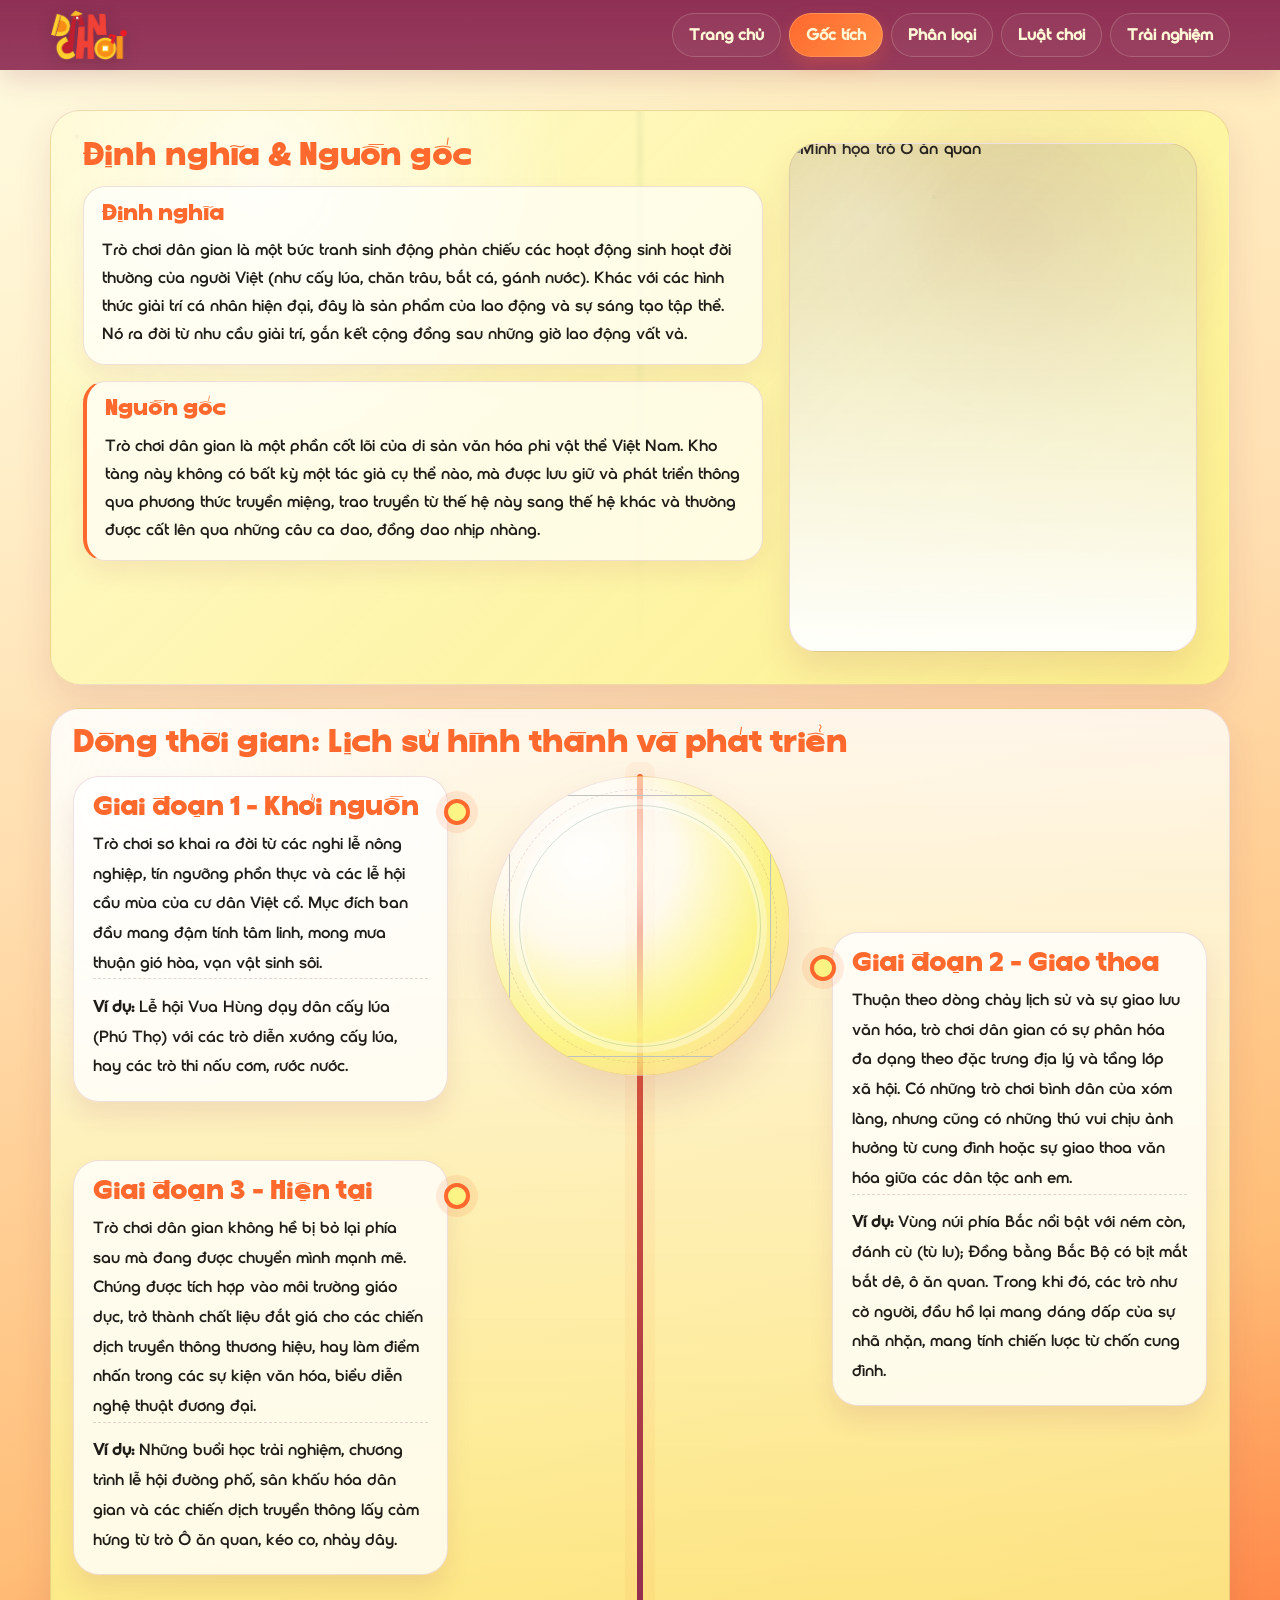
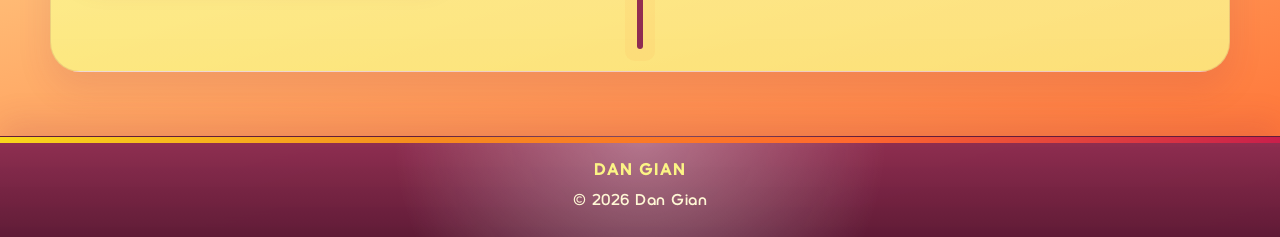
==== commit dfe027f0: "update logo" ====
--- a/pages/goc-tich.html
+++ b/pages/goc-tich.html
@@ -4,12 +4,12 @@
     <meta charset="UTF-8" />
     <meta name="viewport" content="width=device-width, initial-scale=1.0" />
     <title>Dan Gian - Gốc tích</title>
-    <link rel="stylesheet" href="../assets/css/style.css?v=20260407-56" />
+    <link rel="stylesheet" href="../assets/css/style.css?v=20260407-60" />
   </head>
   <body>
     <header class="site-header">
       <div class="container">
-        <h1>Dan Gian</h1>
+        <h1><a href="../index.html" aria-label="Về trang chủ"><img class="site-logo" src="../typo web.png" alt="Dân gian" /></a></h1>
         <nav class="site-nav" aria-label="Điều hướng chính">
           <a href="../index.html">Trang chủ</a>
           <a href="goc-tich.html" class="active">Gốc tích</a>
--- a/assets/css/style.css
+++ b/assets/css/style.css
@@ -59,25 +59,6 @@
   isolation: isolate;
 }
 
-body::before {
-  content: "";
-  position: fixed;
-  left: 0;
-  right: 0;
-  height: 90px;
-  z-index: -1;
-  background-image:
-    radial-gradient(circle at 24px 84px, var(--cream) 20px, transparent 21px),
-    linear-gradient(var(--beetroot), var(--beetroot));
-  background-repeat: repeat-x, repeat-x;
-  background-size: 48px 84px, 100% 100%;
-  border-bottom: 4px dashed rgba(255, 255, 255, 0.94);
-}
-
-body::before {
-  top: 0;
-}
-
 a {
   color: inherit;
   text-decoration: none;
@@ -126,18 +107,19 @@
   align-items: center;
   justify-content: space-between;
   gap: 1rem;
-  padding: 1rem 0;
+  padding: 0.55rem 0;
 }
 
 .site-header h1 {
   margin: 0;
-  color: #fff7d5;
-  font-family: var(--font-title);
-  font-size: clamp(1.7rem, 3vw, 2.65rem);
-  line-height: 1;
-  letter-spacing: 0.02em;
-  text-transform: uppercase;
-  text-shadow: 0 2px 8px rgba(0, 0, 0, 0.18);
+  line-height: 0;
+}
+
+.site-logo {
+  display: block;
+  width: auto;
+  height: clamp(34px, 4.8vw, 52px);
+  filter: drop-shadow(0 2px 8px rgba(0, 0, 0, 0.18));
 }
 
 .site-nav {
